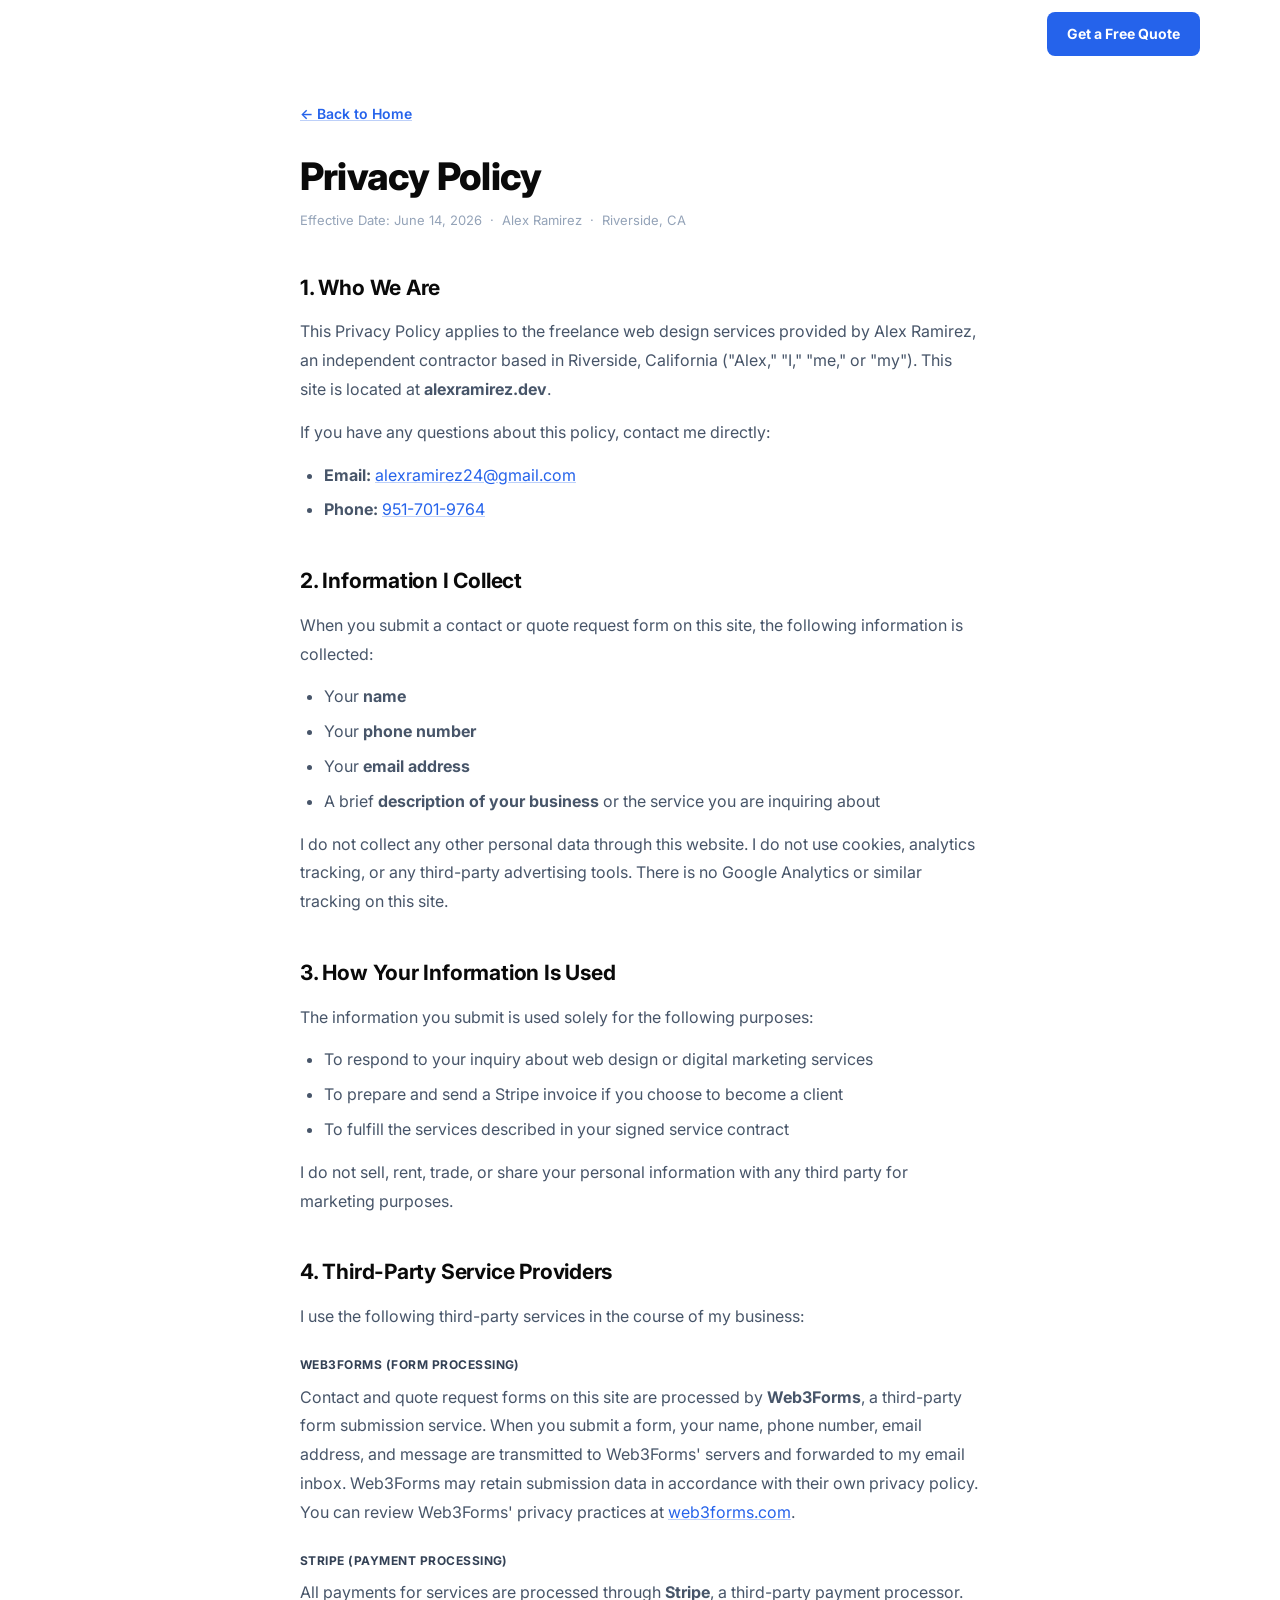
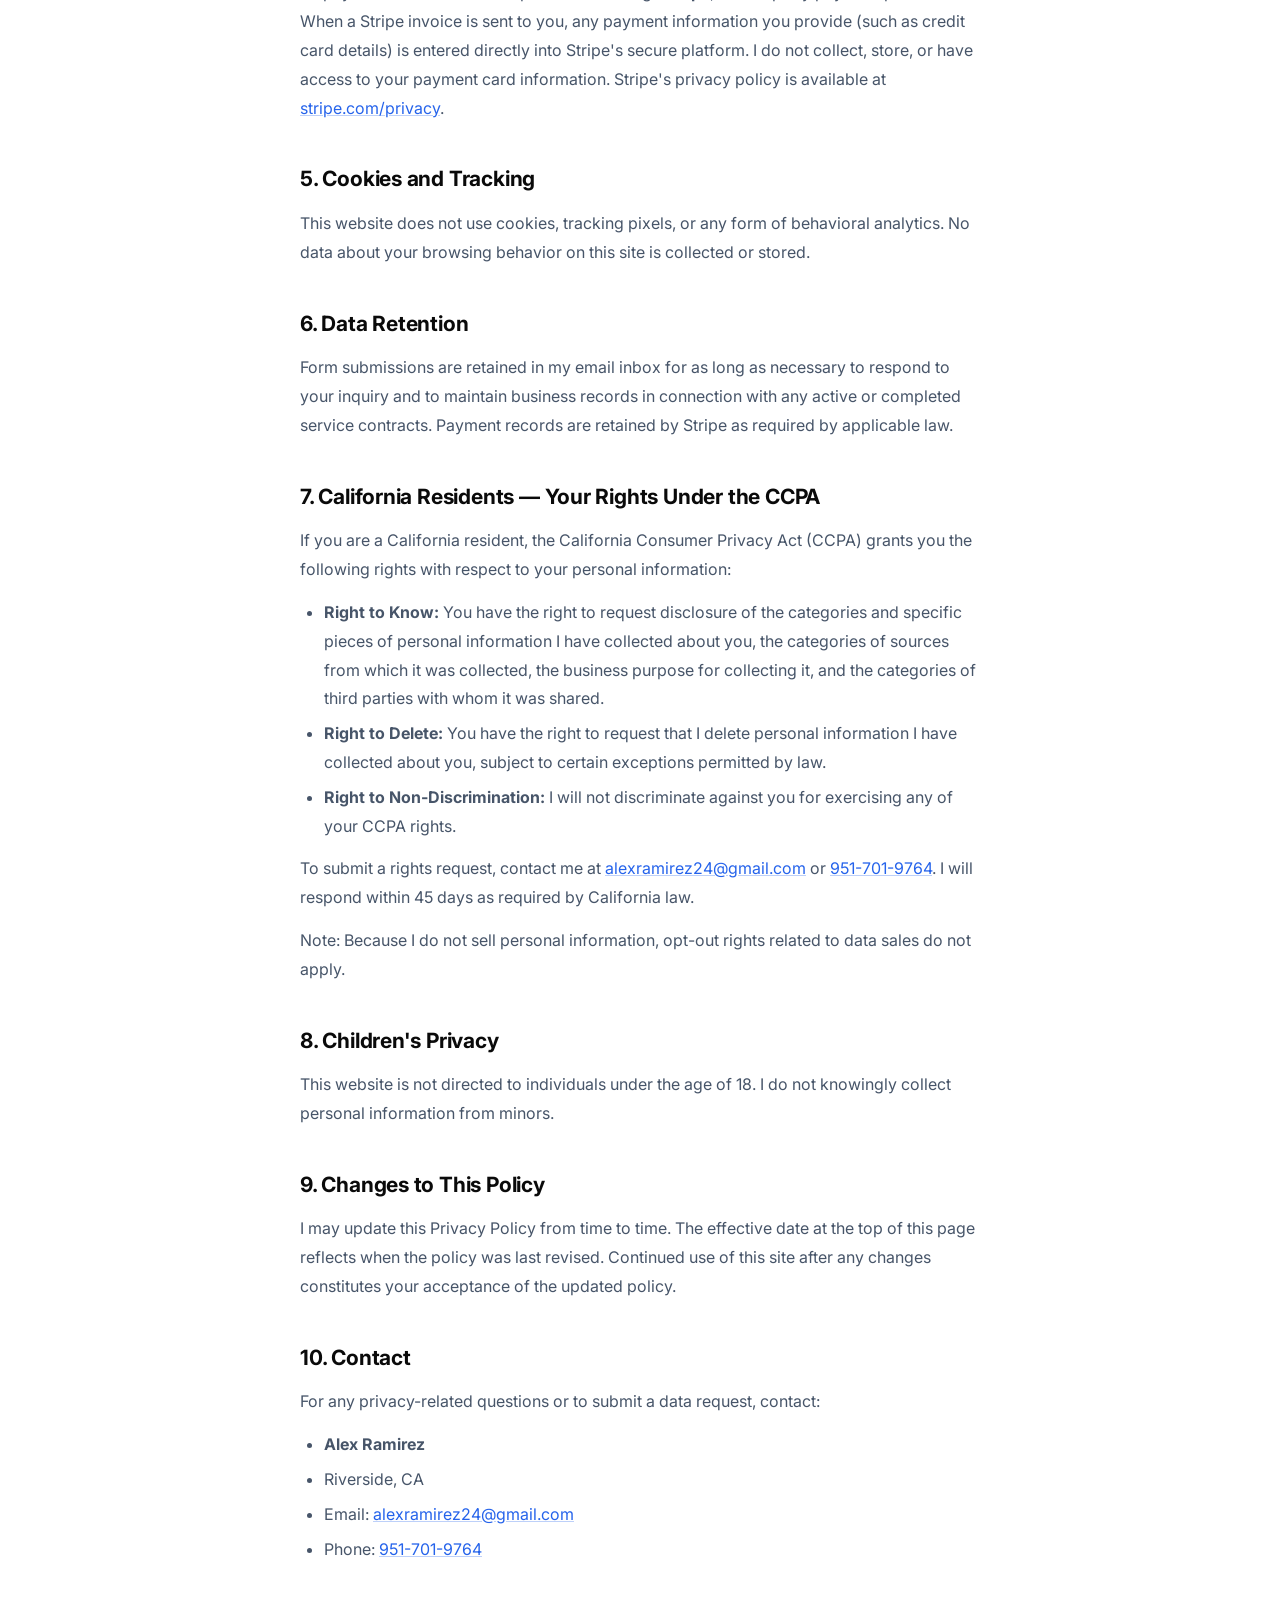
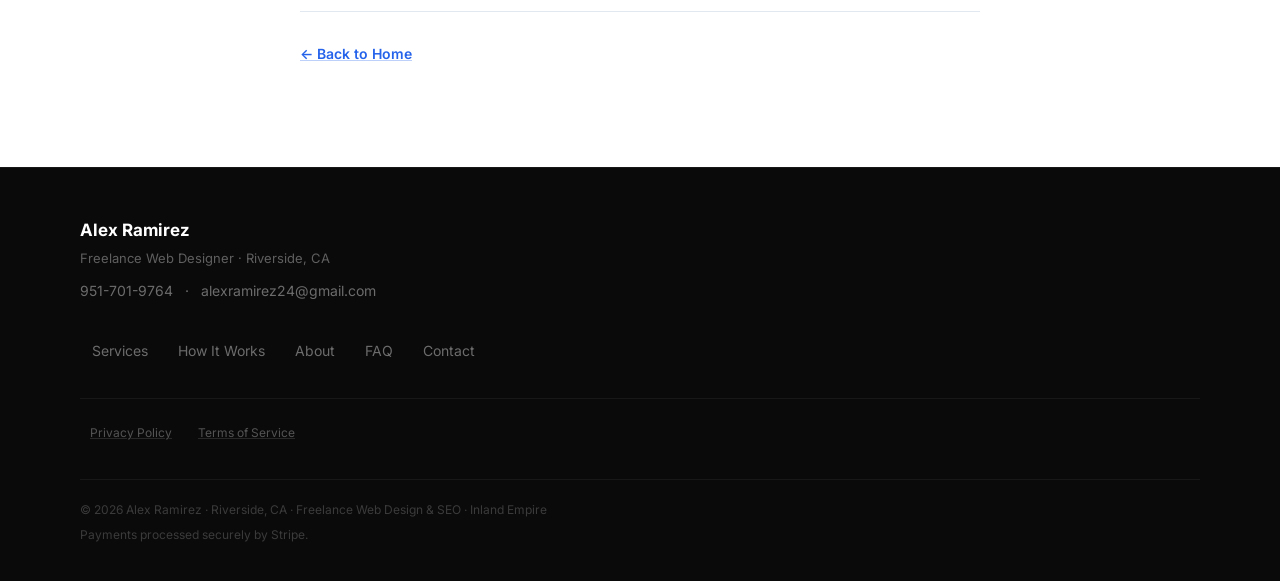
==== privacy.html @ e4826be6 "Add Privacy Policy and Terms of Service pages for Stripe verification Required by Stripe to verify b" ====
<!DOCTYPE html>
<html lang="en">
<head>
  <meta charset="UTF-8">
  <meta name="viewport" content="width=device-width, initial-scale=1.0">

  <title>Privacy Policy | Alex Ramirez — Freelance Web Designer Riverside CA</title>
  <meta name="description" content="Privacy Policy for Alex Ramirez, freelance web designer in Riverside, CA. Covers data collection, Web3Forms, Stripe payments, and California CCPA rights.">
  <link rel="canonical" href="https://alexramirez.dev/privacy.html">
  <meta name="robots" content="noindex, follow">

  <!-- Fonts -->
  <link rel="preconnect" href="https://fonts.googleapis.com">
  <link rel="preconnect" href="https://fonts.gstatic.com" crossorigin>
  <link href="https://fonts.googleapis.com/css2?family=Inter:wght@400;500;600;700;800&display=swap" rel="stylesheet" media="print" onload="this.media='all'">
  <noscript><link href="https://fonts.googleapis.com/css2?family=Inter:wght@400;500;600;700;800&display=swap" rel="stylesheet"></noscript>

  <!-- Styles -->
  <link rel="stylesheet" href="styles.css">
  <noscript><style>.reveal,.reveal-left,.reveal-right{opacity:1;transform:none}</style></noscript>
</head>
<body>

  <!-- HEADER -->
  <header id="header" class="header header--scrolled">
    <div class="container header__inner">
      <a href="/" class="header__logo" aria-label="Alex Ramirez — Home">
        <span class="header__logo-name">Alex Ramirez</span>
        <span class="header__logo-dot" aria-hidden="true">·</span>
        <span class="header__logo-loc">Riverside, CA</span>
      </a>
      <nav id="nav" class="header__nav" aria-label="Main navigation">
        <a href="/#services" class="header__nav-link">Services</a>
        <a href="/#process" class="header__nav-link">How It Works</a>
        <a href="/#about" class="header__nav-link">About</a>
        <a href="/#faq" class="header__nav-link">FAQ</a>
        <a href="/#contact" class="btn btn--nav">Get a Free Quote</a>
      </nav>
      <button id="menu-toggle" class="header__hamburger" aria-label="Toggle menu" aria-expanded="false">
        <span></span><span></span><span></span>
      </button>
    </div>
  </header>

  <!-- MOBILE STICKY CTA -->
  <div id="mobile-cta-bar" class="mobile-cta" role="region" aria-label="Quick contact">
    <a href="tel:+19517019764" class="mobile-cta__btn mobile-cta__btn--call">📞 Call Now</a>
    <a href="/#contact" class="mobile-cta__btn mobile-cta__btn--quote">Get a Free Quote</a>
  </div>

  <main>
    <section class="policy-page section-pad">
      <div class="container policy-page__inner">

        <div class="policy-page__back">
          <a href="/" class="policy-page__back-link">&larr; Back to Home</a>
        </div>

        <h1 class="policy-page__h1">Privacy Policy</h1>
        <p class="policy-page__meta">Effective Date: June 14, 2026 &nbsp;&middot;&nbsp; Alex Ramirez &nbsp;&middot;&nbsp; Riverside, CA</p>

        <div class="policy-page__body">

          <h2>1. Who We Are</h2>
          <p>This Privacy Policy applies to the freelance web design services provided by Alex Ramirez, an independent contractor based in Riverside, California ("Alex," "I," "me," or "my"). This site is located at <strong>alexramirez.dev</strong>.</p>
          <p>If you have any questions about this policy, contact me directly:</p>
          <ul>
            <li><strong>Email:</strong> <a href="mailto:alexramirez24@gmail.com">alexramirez24@gmail.com</a></li>
            <li><strong>Phone:</strong> <a href="tel:+19517019764">951-701-9764</a></li>
          </ul>

          <h2>2. Information I Collect</h2>
          <p>When you submit a contact or quote request form on this site, the following information is collected:</p>
          <ul>
            <li>Your <strong>name</strong></li>
            <li>Your <strong>phone number</strong></li>
            <li>Your <strong>email address</strong></li>
            <li>A brief <strong>description of your business</strong> or the service you are inquiring about</li>
          </ul>
          <p>I do not collect any other personal data through this website. I do not use cookies, analytics tracking, or any third-party advertising tools. There is no Google Analytics or similar tracking on this site.</p>

          <h2>3. How Your Information Is Used</h2>
          <p>The information you submit is used solely for the following purposes:</p>
          <ul>
            <li>To respond to your inquiry about web design or digital marketing services</li>
            <li>To prepare and send a Stripe invoice if you choose to become a client</li>
            <li>To fulfill the services described in your signed service contract</li>
          </ul>
          <p>I do not sell, rent, trade, or share your personal information with any third party for marketing purposes.</p>

          <h2>4. Third-Party Service Providers</h2>
          <p>I use the following third-party services in the course of my business:</p>

          <h3>Web3Forms (Form Processing)</h3>
          <p>Contact and quote request forms on this site are processed by <strong>Web3Forms</strong>, a third-party form submission service. When you submit a form, your name, phone number, email address, and message are transmitted to Web3Forms' servers and forwarded to my email inbox. Web3Forms may retain submission data in accordance with their own privacy policy. You can review Web3Forms' privacy practices at <a href="https://web3forms.com" target="_blank" rel="noopener noreferrer">web3forms.com</a>.</p>

          <h3>Stripe (Payment Processing)</h3>
          <p>All payments for services are processed through <strong>Stripe</strong>, a third-party payment processor. When a Stripe invoice is sent to you, any payment information you provide (such as credit card details) is entered directly into Stripe's secure platform. I do not collect, store, or have access to your payment card information. Stripe's privacy policy is available at <a href="https://stripe.com/privacy" target="_blank" rel="noopener noreferrer">stripe.com/privacy</a>.</p>

          <h2>5. Cookies and Tracking</h2>
          <p>This website does not use cookies, tracking pixels, or any form of behavioral analytics. No data about your browsing behavior on this site is collected or stored.</p>

          <h2>6. Data Retention</h2>
          <p>Form submissions are retained in my email inbox for as long as necessary to respond to your inquiry and to maintain business records in connection with any active or completed service contracts. Payment records are retained by Stripe as required by applicable law.</p>

          <h2>7. California Residents — Your Rights Under the CCPA</h2>
          <p>If you are a California resident, the California Consumer Privacy Act (CCPA) grants you the following rights with respect to your personal information:</p>
          <ul>
            <li><strong>Right to Know:</strong> You have the right to request disclosure of the categories and specific pieces of personal information I have collected about you, the categories of sources from which it was collected, the business purpose for collecting it, and the categories of third parties with whom it was shared.</li>
            <li><strong>Right to Delete:</strong> You have the right to request that I delete personal information I have collected about you, subject to certain exceptions permitted by law.</li>
            <li><strong>Right to Non-Discrimination:</strong> I will not discriminate against you for exercising any of your CCPA rights.</li>
          </ul>
          <p>To submit a rights request, contact me at <a href="mailto:alexramirez24@gmail.com">alexramirez24@gmail.com</a> or <a href="tel:+19517019764">951-701-9764</a>. I will respond within 45 days as required by California law.</p>
          <p>Note: Because I do not sell personal information, opt-out rights related to data sales do not apply.</p>

          <h2>8. Children's Privacy</h2>
          <p>This website is not directed to individuals under the age of 18. I do not knowingly collect personal information from minors.</p>

          <h2>9. Changes to This Policy</h2>
          <p>I may update this Privacy Policy from time to time. The effective date at the top of this page reflects when the policy was last revised. Continued use of this site after any changes constitutes your acceptance of the updated policy.</p>

          <h2>10. Contact</h2>
          <p>For any privacy-related questions or to submit a data request, contact:</p>
          <ul>
            <li><strong>Alex Ramirez</strong></li>
            <li>Riverside, CA</li>
            <li>Email: <a href="mailto:alexramirez24@gmail.com">alexramirez24@gmail.com</a></li>
            <li>Phone: <a href="tel:+19517019764">951-701-9764</a></li>
          </ul>

        </div><!-- /.policy-page__body -->

        <div class="policy-page__back policy-page__back--bottom">
          <a href="/" class="policy-page__back-link">&larr; Back to Home</a>
        </div>

      </div>
    </section>
  </main>

  <!-- FOOTER -->
  <footer class="footer">
    <div class="container footer__inner">
      <div class="footer__brand">
        <div class="footer__name">Alex Ramirez</div>
        <div class="footer__sub">Freelance Web Designer · Riverside, CA</div>
        <div class="footer__links">
          <a href="tel:+19517019764">951-701-9764</a>
          <span aria-hidden="true">·</span>
          <a href="mailto:alexramirez24@gmail.com">alexramirez24@gmail.com</a>
        </div>
      </div>
      <nav class="footer__nav" aria-label="Footer navigation">
        <a href="/#services">Services</a>
        <a href="/#process">How It Works</a>
        <a href="/#about">About</a>
        <a href="/#faq">FAQ</a>
        <a href="/#contact">Contact</a>
      </nav>
      <div class="footer__legal">
        <a href="/privacy.html">Privacy Policy</a>
        <a href="/terms.html">Terms of Service</a>
      </div>
      <div class="footer__bottom">
        <p>&copy; 2026 Alex Ramirez · Riverside, CA · Freelance Web Design &amp; SEO · Inland Empire</p>
        <p class="footer__bottom-stripe">Payments processed securely by Stripe.</p>
      </div>
    </div>
  </footer>

  <script src="main.js"></script>
</body>
</html>
---- styles.css ----
/* ============================================================
   ALEX RAMIREZ — MOBILE-FIRST STYLES
   Default = mobile. Desktop styles added via min-width queries.
   ============================================================ */

/* ── TOKENS ── */
:root {
  --black:    #0a0a0a;
  --dark:     #111827;
  --dark-2:   #1f2937;
  --blue:     #2563eb;
  --blue-dk:  #1d4ed8;
  --blue-lt:  #dbeafe;
  --blue-xlt: #eff6ff;
  --gray-50:  #f8fafc;
  --gray-100: #f1f5f9;
  --gray-200: #e2e8f0;
  --gray-300: #cbd5e1;
  --gray-400: #94a3b8;
  --gray-500: #64748b;
  --gray-600: #475569;
  --gray-700: #334155;
  --white:    #ffffff;

  --radius-sm: 8px;
  --radius-md: 12px;
  --radius-lg: 18px;
  --shadow-sm: 0 1px 4px rgba(0,0,0,0.08);
  --shadow-md: 0 4px 20px rgba(0,0,0,0.10);
  --shadow-lg: 0 8px 40px rgba(0,0,0,0.14);
  --transition: 0.2s ease;
  --font: 'Inter', system-ui, -apple-system, sans-serif;
}

/* ── SCREEN READER ONLY UTILITY ── */
.sr-only {
  position: absolute;
  width: 1px;
  height: 1px;
  padding: 0;
  margin: -1px;
  overflow: hidden;
  clip: rect(0, 0, 0, 0);
  white-space: nowrap;
  border-width: 0;
}

/* ── RESET ── */
*, *::before, *::after { margin: 0; padding: 0; box-sizing: border-box; }
html { scroll-behavior: auto; }
body {
  font-family: var(--font);
  font-size: 16px;
  line-height: 1.65;
  color: var(--gray-700);
  background: var(--white);
  -webkit-font-smoothing: antialiased;
  /* space for sticky mobile CTA bar */
  padding-bottom: 72px;
}
img { display: block; max-width: 100%; }
a { color: inherit; text-decoration: none; }
ul { list-style: none; }
button { font-family: var(--font); cursor: pointer; border: none; background: none; }

/* ── LAYOUT ── */
.container {
  width: 100%;
  padding: 0 20px;
}
@media (min-width: 768px) { .container { padding: 0 32px; } }
@media (min-width: 1200px) { .container { max-width: 1200px; margin: 0 auto; padding: 0 40px; } }

.section-pad { padding: 56px 0; }
@media (min-width: 768px) { .section-pad { padding: 80px 0; } }
@media (min-width: 1024px) { .section-pad { padding: 100px 0; } }

/* ── SECTION LABELS ── */
.section-eyebrow {
  font-size: 11px;
  font-weight: 700;
  letter-spacing: 0.14em;
  text-transform: uppercase;
  color: var(--blue);
  margin-bottom: 8px;
  display: block;
}
.section-eyebrow--light { color: var(--blue-lt); }

.section-h2 {
  font-size: 24px;
  font-weight: 800;
  color: var(--black);
  letter-spacing: -0.02em;
  line-height: 1.2;
  margin-bottom: 12px;
}
@media (min-width: 768px) { .section-h2 { font-size: 32px; } }
@media (min-width: 1024px) { .section-h2 { font-size: 38px; } }
.section-h2--light { color: var(--white); }

.section-sub {
  font-size: 16px;
  color: var(--gray-500);
  line-height: 1.7;
  margin-bottom: 36px;
}
@media (min-width: 768px) { .section-sub { font-size: 17px; margin-bottom: 48px; max-width: 600px; } }

/* ── BUTTONS ── */
.btn {
  display: inline-flex;
  align-items: center;
  justify-content: center;
  gap: 6px;
  font-size: 16px;
  font-weight: 700;
  border-radius: var(--radius-md);
  padding: 15px 24px;
  min-height: 52px;
  transition: var(--transition);
  white-space: nowrap;
  cursor: pointer;
  text-decoration: none;
  -webkit-tap-highlight-color: transparent;
}

.btn--primary {
  background: var(--blue);
  color: var(--white);
  box-shadow: 0 2px 14px rgba(37,99,235,0.4);
  width: 100%;
  text-align: center;
}
@media (min-width: 768px) { .btn--primary { width: auto; } }
.btn--primary:active { background: var(--blue-dk); transform: scale(0.98); }
@media (hover: hover) { .btn--primary:hover { background: var(--blue-dk); transform: translateY(-1px); } }

.btn--ghost {
  background: rgba(255,255,255,0.1);
  color: var(--white);
  border: 1.5px solid rgba(255,255,255,0.25);
  width: 100%;
  text-align: center;
}
@media (min-width: 768px) { .btn--ghost { width: auto; } }
.btn--ghost:active { background: rgba(255,255,255,0.2); }

.btn--nav {
  background: var(--blue);
  color: var(--white);
  padding: 10px 20px;
  font-size: 14px;
  min-height: 40px;
  border-radius: var(--radius-sm);
  width: auto;
}

.btn--card {
  display: flex;
  width: 100%;
  align-items: center;
  justify-content: center;
  min-height: 52px;
  background: transparent;
  color: var(--dark);
  border: 1.5px solid var(--gray-200);
  border-radius: var(--radius-md);
  font-size: 16px;
  font-weight: 700;
  transition: var(--transition);
}
.btn--card:active { background: var(--gray-100); }

.btn--card-light {
  display: flex;
  width: 100%;
  align-items: center;
  justify-content: center;
  min-height: 52px;
  background: var(--white);
  color: var(--black);
  border-radius: var(--radius-md);
  font-size: 16px;
  font-weight: 700;
  transition: var(--transition);
}
.btn--card-light:active { background: var(--gray-100); }

.btn--submit {
  display: flex;
  width: 100%;
  align-items: center;
  justify-content: center;
  min-height: 56px;
  background: var(--blue);
  color: var(--white);
  border-radius: var(--radius-md);
  font-size: 17px;
  font-weight: 700;
  box-shadow: 0 2px 14px rgba(37,99,235,0.35);
  transition: var(--transition);
  -webkit-tap-highlight-color: transparent;
}
.btn--submit:active:not(:disabled) { background: var(--blue-dk); transform: scale(0.98); }
.btn--submit:disabled { opacity: 0.7; cursor: not-allowed; }

/* ── FOCUS VISIBLE — keyboard navigation ── */
.btn:focus-visible,
.btn--nav:focus-visible,
.btn--card:focus-visible,
.btn--card-light:focus-visible,
.btn--submit:focus-visible {
  outline: 3px solid var(--blue);
  outline-offset: 3px;
}
.header__nav-link:focus-visible {
  outline: 2px solid rgba(255,255,255,0.8);
  outline-offset: 2px;
}
.header__hamburger:focus-visible {
  outline: 2px solid rgba(255,255,255,0.8);
  outline-offset: 2px;
}
.form-input:focus-visible {
  outline: 3px solid var(--blue);
  outline-offset: 0;
}
.faq__q:focus-visible {
  outline: 3px solid var(--blue);
  outline-offset: 2px;
  border-radius: var(--radius-sm);
}
.about__contact-item:focus-visible,
.contact__method:focus-visible,
.footer__nav a:focus-visible {
  outline: 3px solid var(--blue);
  outline-offset: 2px;
}

/* ── HEADER ── */
.header {
  position: fixed;
  top: 0; left: 0; right: 0;
  z-index: 100;
  transition: background 0.3s ease, box-shadow 0.3s ease;
}
.header--transparent { background: transparent; }
.header--scrolled {
  background: rgba(10,10,10,0.95);
  backdrop-filter: blur(12px);
  -webkit-backdrop-filter: blur(12px);
  box-shadow: 0 1px 0 rgba(255,255,255,0.06);
}

.header__inner {
  display: flex;
  align-items: center;
  justify-content: space-between;
  height: 60px;
  gap: 16px;
}
@media (min-width: 768px) { .header__inner { height: 68px; } }

.header__logo { display: flex; align-items: center; gap: 6px; flex-shrink: 0; }
.header__logo-name { font-size: 15px; font-weight: 700; color: var(--white); letter-spacing: -0.01em; }
.header__logo-dot, .header__logo-loc { font-size: 12px; color: rgba(255,255,255,0.4); }
@media (max-width: 380px) { .header__logo-dot, .header__logo-loc { display: none; } }

/* Nav — hidden on mobile, visible on desktop */
.header__nav {
  display: none;
}
@media (min-width: 900px) {
  .header__nav {
    display: flex;
    align-items: center;
    gap: 4px;
  }
}

.header__nav-link {
  font-size: 14px;
  font-weight: 500;
  color: rgba(255,255,255,0.75);
  padding: 8px 14px;
  border-radius: var(--radius-sm);
  transition: var(--transition);
}
@media (hover: hover) { .header__nav-link:hover { color: var(--white); background: rgba(255,255,255,0.08); } }

/* Hamburger — visible on mobile */
.header__hamburger {
  display: flex;
  flex-direction: column;
  justify-content: center;
  gap: 5px;
  width: 44px;
  height: 44px;
  padding: 10px;
  border-radius: var(--radius-sm);
  -webkit-tap-highlight-color: transparent;
}
@media (min-width: 900px) { .header__hamburger { display: none; } }

.header__hamburger span {
  display: block;
  height: 2px;
  background: var(--white);
  border-radius: 2px;
  transition: var(--transition);
}
.header__hamburger.active span:nth-child(1) { transform: translateY(7px) rotate(45deg); }
.header__hamburger.active span:nth-child(2) { opacity: 0; }
.header__hamburger.active span:nth-child(3) { transform: translateY(-7px) rotate(-45deg); }

/* Mobile slide-down nav */
.header__nav.active {
  display: flex;
  position: absolute;
  top: 60px; left: 0; right: 0;
  background: rgba(10,10,10,0.98);
  backdrop-filter: blur(16px);
  -webkit-backdrop-filter: blur(16px);
  flex-direction: column;
  align-items: stretch;
  padding: 12px 16px 20px;
  gap: 4px;
  border-bottom: 1px solid rgba(255,255,255,0.08);
}
.header__nav.active .header__nav-link {
  padding: 14px 16px;
  font-size: 17px;
  border-radius: var(--radius-sm);
  border-bottom: 1px solid rgba(255,255,255,0.05);
}
.header__nav.active .btn--nav {
  margin-top: 8px;
  padding: 15px 16px;
  font-size: 17px;
  min-height: 52px;
  text-align: center;
}

/* ── MOBILE STICKY CTA BAR ── */
.mobile-cta {
  display: flex;
  position: fixed;
  bottom: 0; left: 0; right: 0;
  z-index: 99;
  background: rgba(10,10,10,0.97);
  backdrop-filter: blur(10px);
  -webkit-backdrop-filter: blur(10px);
  border-top: 1px solid rgba(255,255,255,0.1);
  padding: 10px 16px calc(10px + env(safe-area-inset-bottom));
  gap: 10px;
}
@media (min-width: 900px) { .mobile-cta { display: none; } }

.mobile-cta__btn {
  flex: 1;
  text-align: center;
  font-size: 15px;
  font-weight: 700;
  padding: 14px 10px;
  border-radius: var(--radius-sm);
  min-height: 50px;
  display: flex;
  align-items: center;
  justify-content: center;
  -webkit-tap-highlight-color: transparent;
  transition: var(--transition);
}
.mobile-cta__btn--call {
  background: rgba(255,255,255,0.1);
  color: var(--white);
  border: 1px solid rgba(255,255,255,0.18);
}
.mobile-cta__btn--call:active { background: rgba(255,255,255,0.2); }
.mobile-cta__btn--quote {
  background: var(--blue);
  color: var(--white);
}
.mobile-cta__btn--quote:active { background: var(--blue-dk); }

/* ── HERO ── */
.hero {
  background: var(--black);
  background-image: radial-gradient(ellipse at 50% 0%, rgba(37,99,235,0.18) 0%, transparent 65%);
  padding: 88px 0 52px;
  min-height: 100svh;
  display: flex;
  align-items: center;
}
@media (min-width: 768px) { .hero { padding: 110px 0 72px; } }

.hero__inner {
  display: flex;
  flex-direction: column;
  gap: 36px;
}
@media (min-width: 1024px) {
  .hero__inner {
    display: grid;
    grid-template-columns: 1fr 400px;
    gap: 72px;
    align-items: center;
  }
}

.hero__eyebrow {
  font-size: 11px;
  font-weight: 700;
  letter-spacing: 0.14em;
  text-transform: uppercase;
  color: var(--blue-lt);
  margin-bottom: 14px;
  display: block;
}

.hero__h1 {
  font-size: 30px;
  font-weight: 800;
  color: var(--white);
  letter-spacing: -0.03em;
  line-height: 1.15;
  margin-bottom: 16px;
}
@media (min-width: 480px) { .hero__h1 { font-size: 36px; } }
@media (min-width: 768px) { .hero__h1 { font-size: 44px; } }
@media (min-width: 1024px) { .hero__h1 { font-size: 50px; } }

.hero__sub {
  font-size: 17px;
  color: rgba(255,255,255,0.6);
  line-height: 1.7;
  margin-bottom: 24px;
}
@media (min-width: 768px) { .hero__sub { font-size: 19px; } }

.hero__trust {
  display: grid;
  grid-template-columns: 1fr 1fr;
  gap: 8px 16px;
  margin-bottom: 28px;
}
@media (min-width: 600px) { .hero__trust { display: flex; flex-wrap: wrap; gap: 8px 24px; } }

.hero__trust span {
  font-size: 13px;
  font-weight: 500;
  color: rgba(255,255,255,0.45);
}

.hero__ctas {
  display: flex;
  flex-direction: column;
  gap: 12px;
}
@media (min-width: 480px) {
  .hero__ctas { flex-direction: row; }
  .hero__ctas .btn { flex: 1; }
}

/* Hero Card */
.hero__card-wrap { width: 100%; }
@media (min-width: 1024px) { .hero__card-wrap { flex-shrink: 0; } }

.hero__card {
  background: rgba(255,255,255,0.05);
  border: 1px solid rgba(255,255,255,0.12);
  border-radius: var(--radius-lg);
  padding: 28px 24px;
}
@media (min-width: 768px) { .hero__card { padding: 36px 32px; } }

.hero__card-title {
  font-size: 22px;
  font-weight: 800;
  color: var(--white);
  margin-bottom: 4px;
}

.hero__card-sub {
  font-size: 14px;
  color: rgba(255,255,255,0.4);
  margin-bottom: 22px;
}

/* ── FORMS ── */
.form-group { margin-bottom: 12px; }

.form-input {
  width: 100%;
  padding: 14px 16px;
  min-height: 52px;
  background: rgba(255,255,255,0.07);
  border: 1px solid rgba(255,255,255,0.14);
  border-radius: var(--radius-sm);
  color: var(--white);
  font-size: 16px; /* 16px prevents iOS zoom */
  font-family: var(--font);
  transition: var(--transition);
  outline: none;
  -webkit-appearance: none;
  -moz-appearance: none;
  appearance: none;
}
.form-input::placeholder { color: rgba(255,255,255,0.35); }
.form-input:focus { border-color: var(--blue); background: rgba(37,99,235,0.1); }

.form-select {
  cursor: pointer;
  background-image: url("data:image/svg+xml,%3Csvg xmlns='http://www.w3.org/2000/svg' width='14' height='14' viewBox='0 0 24 24' fill='none' stroke='rgba(255,255,255,0.4)' stroke-width='2.5'%3E%3Cpolyline points='6 9 12 15 18 9'/%3E%3C/svg%3E");
  background-repeat: no-repeat;
  background-position: right 16px center;
  padding-right: 44px;
}
.form-select option { background: var(--dark); color: var(--white); }

.form-textarea {
  resize: vertical;
  min-height: 90px;
  line-height: 1.6;
}

/* Contact card form — light background */
.contact__form-card .form-input {
  background: var(--white);
  border: 1.5px solid var(--gray-200);
  color: var(--dark);
}
.contact__form-card .form-input::placeholder { color: var(--gray-400); }
.contact__form-card .form-input:focus { border-color: var(--blue); background: var(--blue-xlt); }
.contact__form-card .form-select {
  background-image: url("data:image/svg+xml,%3Csvg xmlns='http://www.w3.org/2000/svg' width='14' height='14' viewBox='0 0 24 24' fill='none' stroke='%2394a3b8' stroke-width='2.5'%3E%3Cpolyline points='6 9 12 15 18 9'/%3E%3C/svg%3E");
  color: var(--dark);
  background-color: var(--white);
}
.contact__form-card .form-select option { background: var(--white); color: var(--dark); }
.contact__form-card .form-select option:disabled { color: var(--gray-400); }

/* ── SERVICES ── */
.services { background: var(--white); }

.services__grid {
  display: flex;
  flex-direction: column;
  gap: 20px;
}
@media (min-width: 768px) {
  .services__grid { gap: 24px; max-width: 560px; margin: 0 auto; }
}
@media (min-width: 1024px) {
  .services__grid { display: grid; grid-template-columns: repeat(3, 1fr); max-width: none; margin: 0; gap: 24px; align-items: start; }
}

.service-card {
  background: var(--white);
  border: 1.5px solid var(--gray-200);
  border-radius: var(--radius-lg);
  padding: 28px 24px;
  display: flex;
  flex-direction: column;
  position: relative;
  transition: var(--transition);
}
@media (min-width: 768px) { .service-card { padding: 32px 28px; } }

.service-card--dark {
  background: var(--dark);
  border-color: var(--dark);
  color: var(--white);
}

.service-card__badge {
  position: absolute;
  top: -14px;
  left: 50%;
  transform: translateX(-50%);
  background: var(--blue);
  color: var(--white);
  font-size: 11px;
  font-weight: 700;
  letter-spacing: 0.08em;
  text-transform: uppercase;
  padding: 4px 16px;
  border-radius: 100px;
  white-space: nowrap;
}

.service-card__top { margin-bottom: 20px; }

.service-card__tier {
  font-size: 11px;
  font-weight: 700;
  text-transform: uppercase;
  letter-spacing: 0.1em;
  color: var(--blue);
  margin-bottom: 6px;
  display: block;
}
.service-card__tier--light { color: var(--blue-lt); }

.service-card__name {
  font-size: 20px;
  font-weight: 800;
  color: var(--black);
  margin-bottom: 14px;
  letter-spacing: -0.01em;
}
.service-card--dark .service-card__name { color: var(--white); }

.price-big {
  font-size: 46px;
  font-weight: 800;
  color: var(--black);
  letter-spacing: -0.04em;
  line-height: 1;
}
.service-card--dark .price-big { color: var(--white); }

.price-unit {
  font-size: 16px;
  font-weight: 500;
  color: var(--gray-500);
}
.service-card--dark .price-unit { color: rgba(255,255,255,0.5); }

.price-monthly {
  font-size: 15px;
  font-weight: 600;
  color: var(--gray-500);
  margin-top: 4px;
}
.service-card--dark .price-monthly { color: rgba(255,255,255,0.5); }

.service-card__desc {
  font-size: 15px;
  color: var(--gray-500);
  line-height: 1.65;
  margin-top: 10px;
}
.service-card--dark .service-card__desc { color: rgba(255,255,255,0.55); }

.service-card__features {
  margin: 20px 0 24px;
  display: flex;
  flex-direction: column;
  gap: 10px;
  flex: 1;
}

.service-card__features li {
  font-size: 15px;
  color: var(--gray-600);
  padding-left: 22px;
  position: relative;
  line-height: 1.5;
}
.service-card--dark .service-card__features li { color: rgba(255,255,255,0.65); }

.service-card__features li::before {
  content: '✓';
  position: absolute;
  left: 0;
  color: var(--blue);
  font-weight: 700;
  font-size: 14px;
}
.service-card--dark .service-card__features li::before { color: #60a5fa; }

.service-card__note {
  font-size: 12px;
  color: var(--gray-400);
  font-style: italic;
  margin-bottom: 20px;
  line-height: 1.6;
}

/* ── PROCESS ── */
.process { background: var(--gray-50); }

.process__steps {
  display: flex;
  flex-direction: column;
}

.process__step {
  display: flex;
  gap: 20px;
  align-items: flex-start;
  padding: 28px 0;
  border-bottom: 1px solid var(--gray-200);
}
.process__step:last-child { border-bottom: none; }
@media (min-width: 768px) { .process__step { gap: 32px; padding: 36px 0; } }

.process__num {
  font-size: 36px;
  font-weight: 800;
  color: var(--gray-200);
  letter-spacing: -0.04em;
  line-height: 1;
  flex-shrink: 0;
  width: 56px;
  text-align: left;
}
@media (min-width: 768px) { .process__num { font-size: 48px; width: 72px; } }

.process__body { padding-top: 2px; }

.process__title {
  font-size: 18px;
  font-weight: 700;
  color: var(--black);
  letter-spacing: -0.01em;
  margin-bottom: 6px;
}
@media (min-width: 768px) { .process__title { font-size: 21px; } }

.process__desc {
  font-size: 15px;
  color: var(--gray-500);
  line-height: 1.75;
}
@media (min-width: 768px) { .process__desc { font-size: 16px; max-width: 600px; } }

.process__desc a {
  color: var(--blue);
  font-weight: 600;
  text-decoration: underline;
  text-decoration-color: rgba(37,99,235,0.3);
}

/* ── ABOUT ── */
.about { background: var(--white); }

.about__inner {
  display: flex;
  flex-direction: column;
  gap: 40px;
}
@media (min-width: 1024px) {
  .about__inner { display: grid; grid-template-columns: 1fr 320px; gap: 80px; align-items: start; }
}

.about__text p {
  font-size: 16px;
  color: var(--gray-600);
  line-height: 1.8;
  margin-bottom: 16px;
}
@media (min-width: 768px) { .about__text p { font-size: 17px; } }

.about__contacts {
  margin-top: 28px;
  display: flex;
  flex-direction: column;
  gap: 14px;
}

.about__contact-item {
  display: flex;
  align-items: center;
  gap: 12px;
  font-size: 16px;
  color: var(--gray-700);
  font-weight: 500;
  padding: 12px 14px;
  background: var(--gray-50);
  border-radius: var(--radius-sm);
  border: 1px solid var(--gray-100);
  min-height: 52px;
}
a.about__contact-item { transition: var(--transition); }
a.about__contact-item:active { background: var(--blue-xlt); border-color: var(--blue-lt); }

.about__contact-icon { font-size: 18px; flex-shrink: 0; }

.about__card-wrap { }
@media (min-width: 1024px) { .about__card-wrap { position: sticky; top: 88px; } }

.about__card {
  background: var(--dark);
  border-radius: var(--radius-lg);
  padding: 28px 24px;
}
@media (min-width: 768px) { .about__card { padding: 36px 32px; } }

.about__card-item { padding: 20px 0; }
.about__card-item:first-child { padding-top: 4px; }

.about__card-value {
  font-size: 30px;
  font-weight: 800;
  color: var(--white);
  letter-spacing: -0.03em;
  line-height: 1;
  margin-bottom: 4px;
}

.about__card-label {
  font-size: 13px;
  color: rgba(255,255,255,0.45);
}

.about__card-divider { height: 1px; background: rgba(255,255,255,0.08); }

.btn--card-cta { margin-top: 24px; display: flex; text-align: center; }

/* ── FAQ ── */
.faq { background: var(--gray-50); }

.faq__list { }
@media (min-width: 768px) { .faq__list { max-width: 760px; margin: 0 auto; } }

.faq__item { border-bottom: 1px solid var(--gray-200); }
.faq__item:first-child { border-top: 1px solid var(--gray-200); }

.faq__q {
  width: 100%;
  display: flex;
  justify-content: space-between;
  align-items: center;
  gap: 16px;
  padding: 20px 0;
  min-height: 64px;
  font-size: 16px;
  font-weight: 600;
  color: var(--dark);
  text-align: left;
  background: none;
  border: none;
  cursor: pointer;
  -webkit-tap-highlight-color: transparent;
  transition: color var(--transition);
}
@media (min-width: 768px) { .faq__q { font-size: 17px; min-height: 68px; } }
.faq__q:active { color: var(--blue); }
@media (hover: hover) { .faq__q:hover { color: var(--blue); } }

.faq__chevron {
  flex-shrink: 0;
  color: var(--gray-400);
  transition: transform 0.3s ease;
  display: flex;
}
.faq__item--open .faq__chevron { transform: rotate(180deg); color: var(--blue); }

.faq__a {
  max-height: 0;
  overflow: hidden;
  transition: max-height 0.35s ease;
}
.faq__item--open .faq__a { max-height: 1000px; }

.faq__a p {
  font-size: 15px;
  color: var(--gray-500);
  line-height: 1.8;
  padding-bottom: 22px;
}
@media (min-width: 768px) { .faq__a p { font-size: 16px; } }

.faq__a a { color: var(--blue); text-decoration: underline; text-decoration-color: rgba(37,99,235,0.3); }

/* ── CONTACT ── */
.contact { background: var(--dark); }

.contact__inner {
  display: flex;
  flex-direction: column-reverse; /* form first on mobile */
  gap: 48px;
}
@media (min-width: 1024px) {
  .contact__inner { display: grid; grid-template-columns: 1fr 480px; gap: 80px; align-items: start; }
}

.contact__sub {
  font-size: 16px;
  color: rgba(255,255,255,0.55);
  margin-bottom: 32px;
  line-height: 1.7;
}
@media (min-width: 768px) { .contact__sub { font-size: 18px; } }

.contact__methods {
  display: flex;
  flex-direction: column;
  gap: 12px;
  margin-bottom: 32px;
}

.contact__method {
  display: flex;
  align-items: center;
  gap: 14px;
  padding: 16px 18px;
  min-height: 64px;
  background: rgba(255,255,255,0.05);
  border: 1px solid rgba(255,255,255,0.08);
  border-radius: var(--radius-md);
  transition: var(--transition);
}
a.contact__method:active { background: rgba(255,255,255,0.1); }

.contact__method-icon { font-size: 22px; flex-shrink: 0; }
.contact__method-label {
  font-size: 11px;
  font-weight: 700;
  text-transform: uppercase;
  letter-spacing: 0.1em;
  color: rgba(255,255,255,0.35);
  margin-bottom: 2px;
}
.contact__method-val { font-size: 16px; font-weight: 600; color: var(--white); }

.contact__payments-label {
  font-size: 11px;
  font-weight: 700;
  text-transform: uppercase;
  letter-spacing: 0.1em;
  color: rgba(255,255,255,0.3);
  margin-bottom: 10px;
}

.contact__payment-chips {
  display: flex;
  flex-wrap: wrap;
  gap: 8px;
  margin-bottom: 10px;
}

.contact__payment-chips span {
  font-size: 12px;
  font-weight: 600;
  color: rgba(255,255,255,0.55);
  background: rgba(255,255,255,0.06);
  border: 1px solid rgba(255,255,255,0.1);
  border-radius: 100px;
  padding: 4px 14px;
}

.contact__payments-note {
  font-size: 13px;
  color: rgba(255,255,255,0.3);
  line-height: 1.65;
}

.contact__form-card {
  background: var(--white);
  border-radius: var(--radius-lg);
  padding: 28px 24px;
  box-shadow: var(--shadow-lg);
}
@media (min-width: 768px) { .contact__form-card { padding: 36px 32px; } }

.contact__form-title {
  font-size: 21px;
  font-weight: 800;
  color: var(--black);
  margin-bottom: 22px;
}

/* ── FOOTER ── */
.footer {
  background: var(--black);
  border-top: 1px solid rgba(255,255,255,0.06);
  padding: 48px 0 36px;
}

.footer__inner { display: flex; flex-direction: column; gap: 28px; }

.footer__name { font-size: 17px; font-weight: 700; color: var(--white); margin-bottom: 4px; }
.footer__sub { font-size: 13px; color: rgba(255,255,255,0.35); margin-bottom: 10px; }
.footer__links { display: flex; flex-wrap: wrap; gap: 6px 12px; font-size: 14px; color: rgba(255,255,255,0.4); }
.footer__links a:active { color: var(--white); }

.footer__nav { display: flex; flex-wrap: wrap; gap: 4px 6px; }
.footer__nav a {
  font-size: 14px;
  color: rgba(255,255,255,0.4);
  padding: 6px 12px;
  min-height: 40px;
  display: flex;
  align-items: center;
  border-radius: var(--radius-sm);
  transition: var(--transition);
}
.footer__nav a:active { color: var(--white); background: rgba(255,255,255,0.06); }

.footer__legal {
  display: flex;
  flex-wrap: wrap;
  gap: 4px 6px;
  border-top: 1px solid rgba(255,255,255,0.06);
  padding-top: 16px;
}
.footer__legal a {
  font-size: 12px;
  color: rgba(255,255,255,0.3);
  padding: 4px 10px;
  min-height: 36px;
  display: flex;
  align-items: center;
  border-radius: var(--radius-sm);
  transition: var(--transition);
  text-decoration: underline;
  text-decoration-color: rgba(255,255,255,0.12);
}
.footer__legal a:active { color: rgba(255,255,255,0.65); background: rgba(255,255,255,0.05); }
@media (hover: hover) { .footer__legal a:hover { color: rgba(255,255,255,0.65); background: rgba(255,255,255,0.05); } }

.footer__bottom { border-top: 1px solid rgba(255,255,255,0.06); padding-top: 20px; }
.footer__bottom p { font-size: 12px; color: rgba(255,255,255,0.2); line-height: 1.7; }
.footer__bottom-stripe { margin-top: 4px; }

/* ── SCROLL REVEAL ── */
.reveal, .reveal-left, .reveal-right {
  opacity: 0;
  transition: opacity 0.5s ease, transform 0.5s ease;
}
.reveal { transform: translateY(24px); }
.reveal-left { transform: translateX(-24px); }
.reveal-right { transform: translateX(24px); }
.reveal.visible, .reveal-left.visible, .reveal-right.visible {
  opacity: 1;
  transform: none;
}

@media (prefers-reduced-motion: no-preference) {
  html { scroll-behavior: smooth; }
}

@media (prefers-reduced-motion: reduce) {
  .reveal, .reveal-left, .reveal-right { opacity: 1; transform: none; transition: none; }
}

/* ── REMOVE DESKTOP BODY PADDING ON MOBILE ── */
@media (min-width: 900px) {
  body { padding-bottom: 0; }
}

/* ── POLICY PAGES (privacy.html, terms.html) ── */
.policy-page { background: var(--white); }

.policy-page__inner {
  max-width: 760px;
}

.policy-page__back {
  margin-bottom: 28px;
}
.policy-page__back--bottom {
  margin-top: 48px;
  margin-bottom: 0;
  border-top: 1px solid var(--gray-200);
  padding-top: 28px;
}

.policy-page__back-link {
  font-size: 14px;
  font-weight: 600;
  color: var(--blue);
  text-decoration: underline;
  text-decoration-color: rgba(37,99,235,0.3);
  transition: var(--transition);
}
.policy-page__back-link:active { color: var(--blue-dk); }
@media (hover: hover) { .policy-page__back-link:hover { color: var(--blue-dk); } }

.policy-page__h1 {
  font-size: 28px;
  font-weight: 800;
  color: var(--black);
  letter-spacing: -0.02em;
  line-height: 1.2;
  margin-bottom: 10px;
}
@media (min-width: 768px) { .policy-page__h1 { font-size: 38px; } }

.policy-page__meta {
  font-size: 13px;
  color: var(--gray-400);
  margin-bottom: 40px;
  line-height: 1.6;
}

.policy-page__body h2 {
  font-size: 18px;
  font-weight: 700;
  color: var(--black);
  letter-spacing: -0.01em;
  margin-top: 40px;
  margin-bottom: 12px;
}
@media (min-width: 768px) { .policy-page__body h2 { font-size: 21px; } }
.policy-page__body h2:first-child { margin-top: 0; }

.policy-page__body h3 {
  font-size: 15px;
  font-weight: 700;
  color: var(--gray-700);
  margin-top: 24px;
  margin-bottom: 8px;
  text-transform: uppercase;
  letter-spacing: 0.04em;
  font-size: 12px;
}

.policy-page__body p {
  font-size: 15px;
  color: var(--gray-600);
  line-height: 1.8;
  margin-bottom: 14px;
}
@media (min-width: 768px) { .policy-page__body p { font-size: 16px; } }

.policy-page__body ul {
  list-style: disc;
  padding-left: 24px;
  margin-bottom: 14px;
}

.policy-page__body ul li {
  font-size: 15px;
  color: var(--gray-600);
  line-height: 1.8;
  margin-bottom: 6px;
}
@media (min-width: 768px) { .policy-page__body ul li { font-size: 16px; } }

.policy-page__body a {
  color: var(--blue);
  text-decoration: underline;
  text-decoration-color: rgba(37,99,235,0.3);
}
.policy-page__body a:active { color: var(--blue-dk); }
@media (hover: hover) { .policy-page__body a:hover { color: var(--blue-dk); } }

.policy-page__rule {
  border: none;
  border-top: 2px solid var(--gray-200);
  margin: 40px 0 0;
}
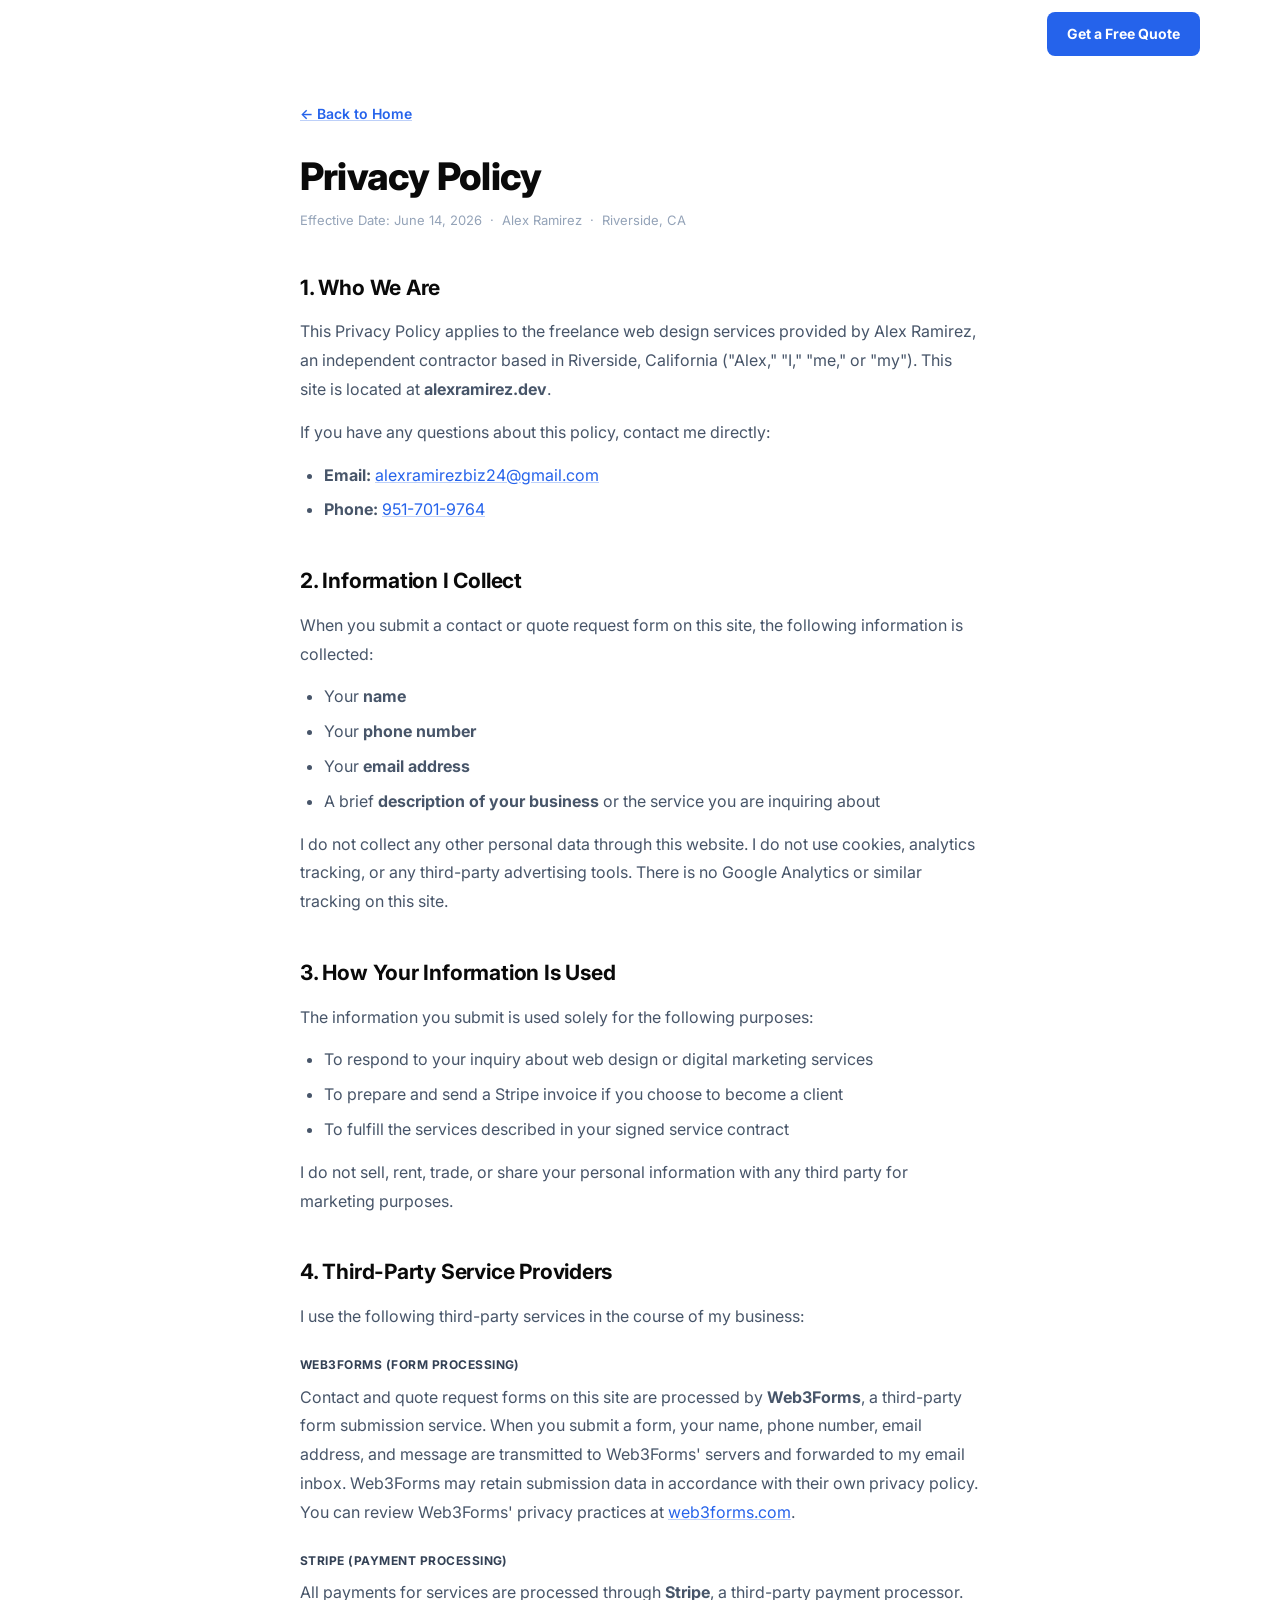
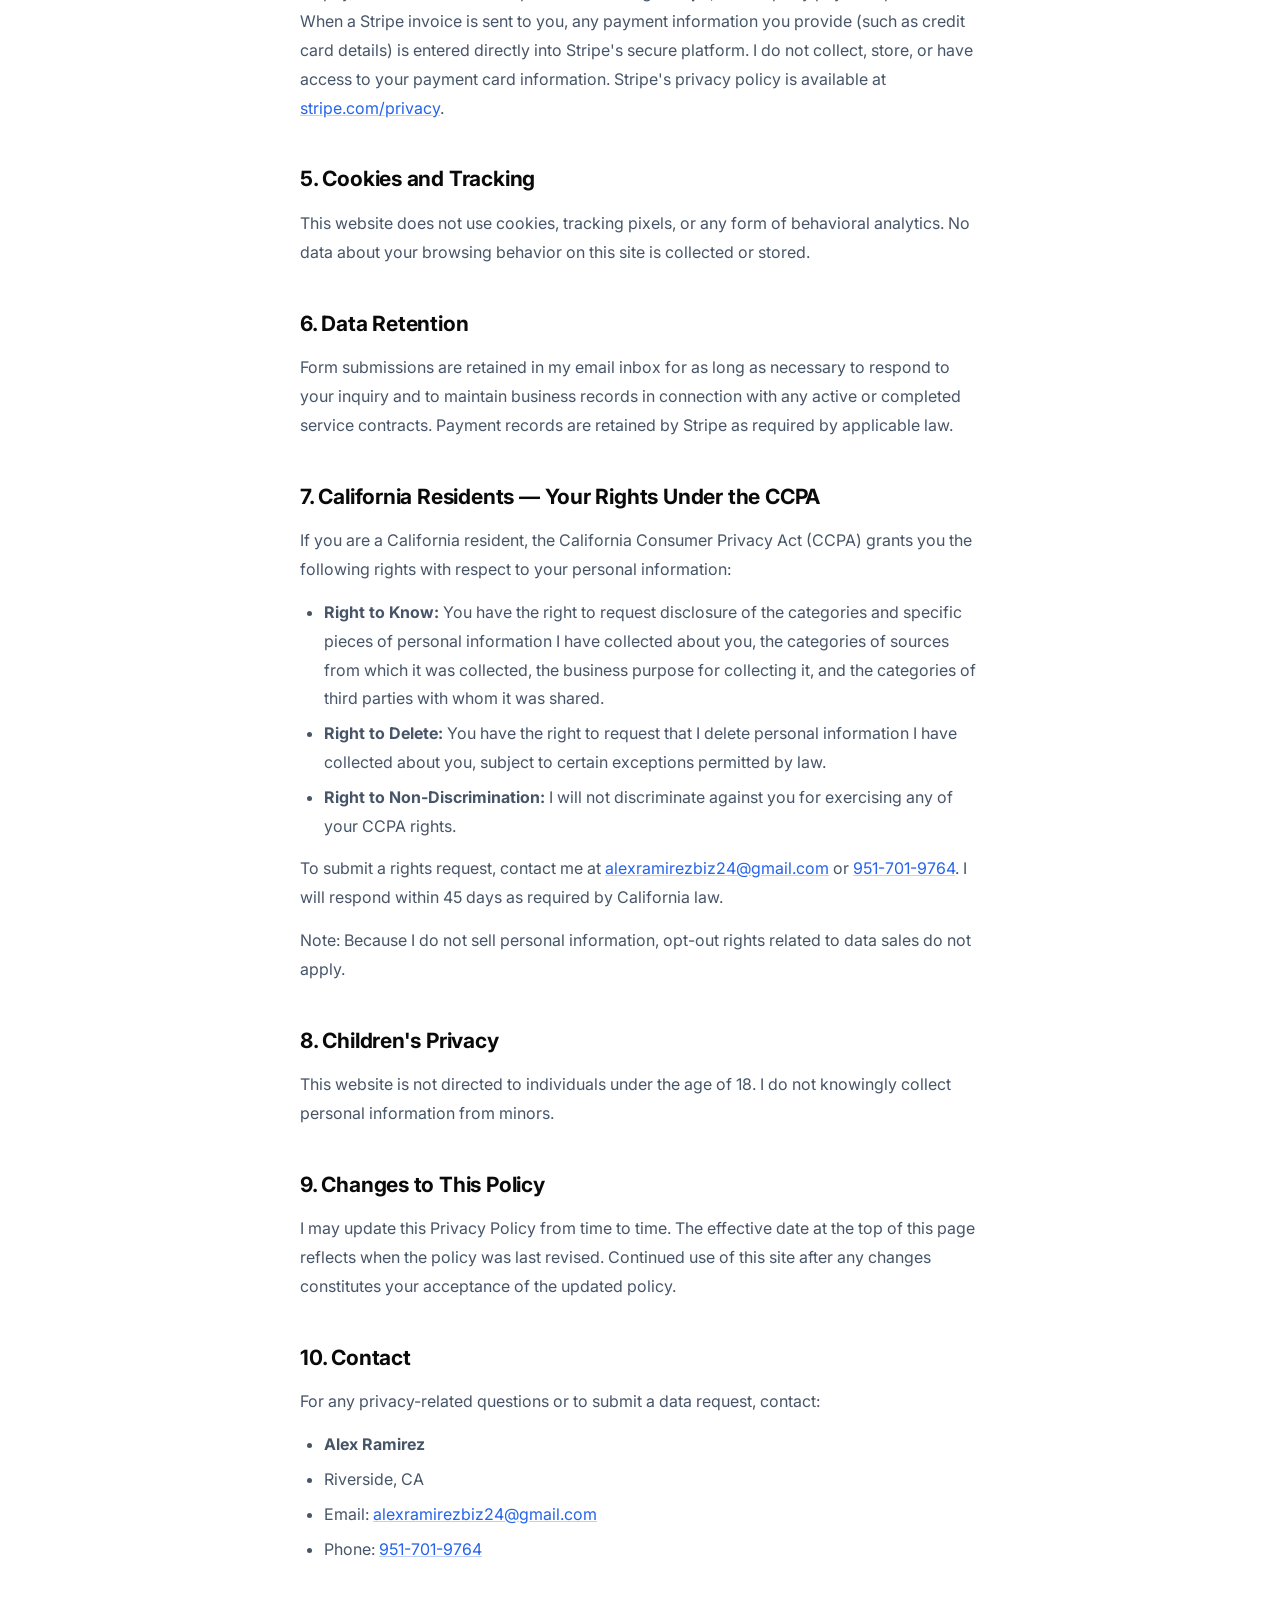
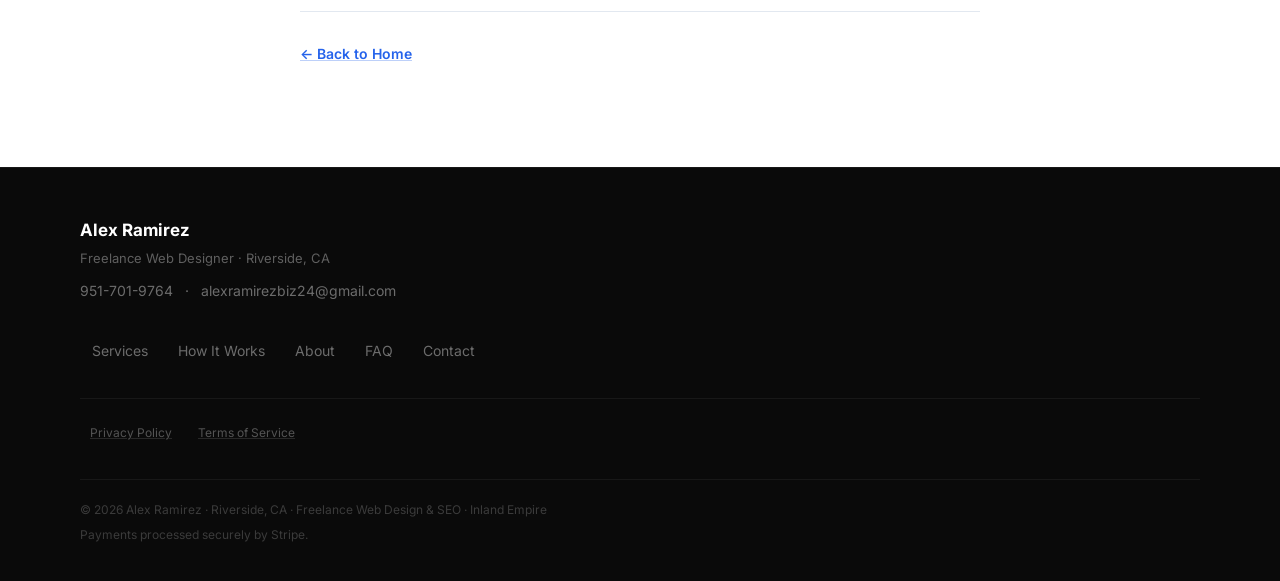
==== commit f9e87a72: "Fix email — update all instances to alexramirezbiz24@gmail.com" ====
--- a/privacy.html
+++ b/privacy.html
@@ -65,7 +65,7 @@
           <p>This Privacy Policy applies to the freelance web design services provided by Alex Ramirez, an independent contractor based in Riverside, California ("Alex," "I," "me," or "my"). This site is located at <strong>alexramirez.dev</strong>.</p>
           <p>If you have any questions about this policy, contact me directly:</p>
           <ul>
-            <li><strong>Email:</strong> <a href="mailto:alexramirez24@gmail.com">alexramirez24@gmail.com</a></li>
+            <li><strong>Email:</strong> <a href="mailto:alexramirezbiz24@gmail.com">alexramirezbiz24@gmail.com</a></li>
             <li><strong>Phone:</strong> <a href="tel:+19517019764">951-701-9764</a></li>
           </ul>
 
@@ -110,7 +110,7 @@
             <li><strong>Right to Delete:</strong> You have the right to request that I delete personal information I have collected about you, subject to certain exceptions permitted by law.</li>
             <li><strong>Right to Non-Discrimination:</strong> I will not discriminate against you for exercising any of your CCPA rights.</li>
           </ul>
-          <p>To submit a rights request, contact me at <a href="mailto:alexramirez24@gmail.com">alexramirez24@gmail.com</a> or <a href="tel:+19517019764">951-701-9764</a>. I will respond within 45 days as required by California law.</p>
+          <p>To submit a rights request, contact me at <a href="mailto:alexramirezbiz24@gmail.com">alexramirezbiz24@gmail.com</a> or <a href="tel:+19517019764">951-701-9764</a>. I will respond within 45 days as required by California law.</p>
           <p>Note: Because I do not sell personal information, opt-out rights related to data sales do not apply.</p>
 
           <h2>8. Children's Privacy</h2>
@@ -124,7 +124,7 @@
           <ul>
             <li><strong>Alex Ramirez</strong></li>
             <li>Riverside, CA</li>
-            <li>Email: <a href="mailto:alexramirez24@gmail.com">alexramirez24@gmail.com</a></li>
+            <li>Email: <a href="mailto:alexramirezbiz24@gmail.com">alexramirezbiz24@gmail.com</a></li>
             <li>Phone: <a href="tel:+19517019764">951-701-9764</a></li>
           </ul>
 
@@ -147,7 +147,7 @@
         <div class="footer__links">
           <a href="tel:+19517019764">951-701-9764</a>
           <span aria-hidden="true">·</span>
-          <a href="mailto:alexramirez24@gmail.com">alexramirez24@gmail.com</a>
+          <a href="mailto:alexramirezbiz24@gmail.com">alexramirezbiz24@gmail.com</a>
         </div>
       </div>
       <nav class="footer__nav" aria-label="Footer navigation">
--- a/styles.css
+++ b/styles.css
@@ -383,6 +383,34 @@
 }
 .mobile-cta__btn--quote:active { background: var(--blue-dk); }
 
+/* ── LANGUAGE TOGGLE ── */
+.lang-toggle {
+  display: flex;
+  gap: 8px;
+  margin-bottom: 20px;
+}
+.lang-toggle__btn {
+  font-size: 13px;
+  font-weight: 600;
+  padding: 6px 14px;
+  border-radius: 100px;
+  border: 1.5px solid rgba(255,255,255,0.2);
+  color: rgba(255,255,255,0.45);
+  background: transparent;
+  cursor: pointer;
+  transition: all 0.2s ease;
+  -webkit-tap-highlight-color: transparent;
+  min-height: 36px;
+}
+.lang-toggle__btn--active {
+  background: rgba(255,255,255,0.12);
+  border-color: rgba(255,255,255,0.4);
+  color: var(--white);
+}
+.lang-toggle__btn:active {
+  background: rgba(255,255,255,0.18);
+}
+
 /* ── HERO ── */
 .hero {
   background: var(--black);
